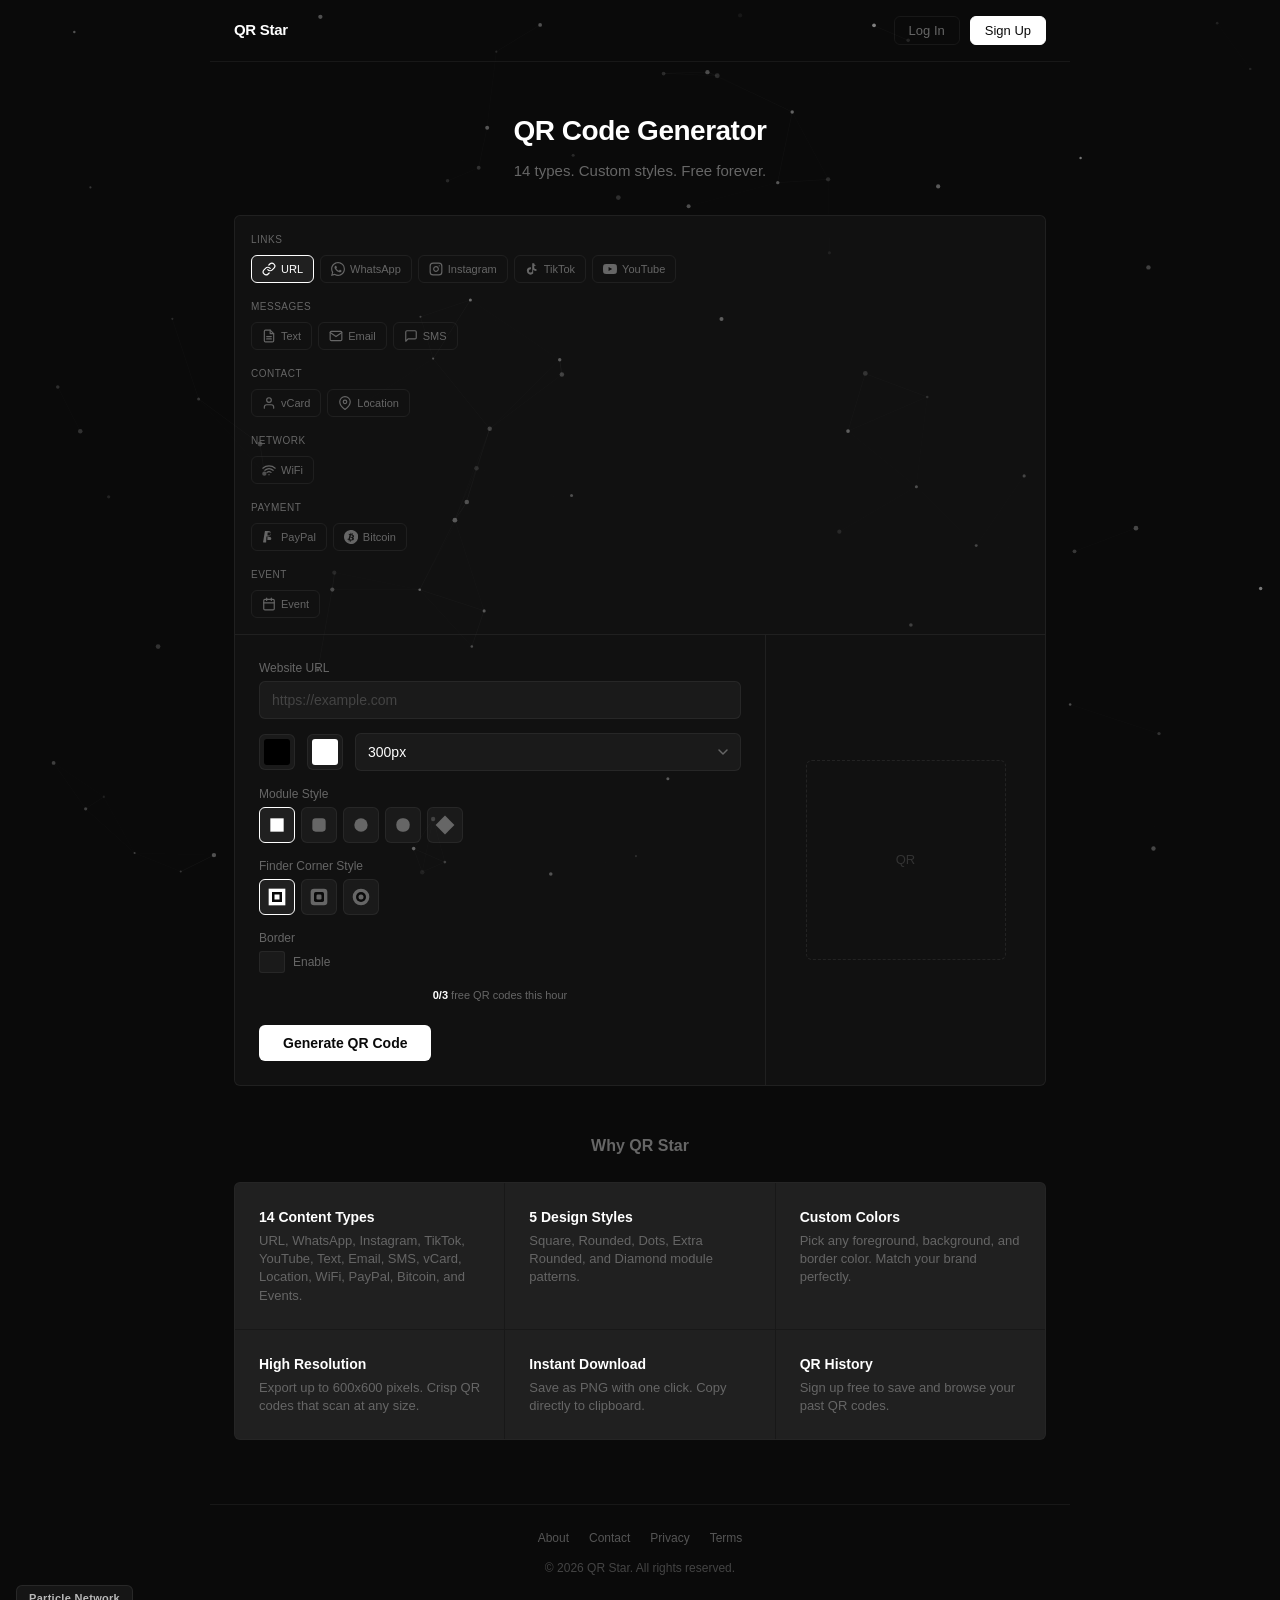
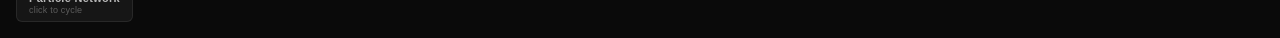
==== index.html @ 41d135ea "Initial release: QR Star - free QR code generator with 14 types, custom styles, and instant download" ====
<!DOCTYPE html>
<html lang="en">
<head>
  <meta charset="UTF-8">
  <meta name="viewport" content="width=device-width, initial-scale=1.0">
  <title>QR Star — Free QR Code Generator</title>
  <meta name="description" content="Free QR code generator with 14 types, custom styles, and instant download. Create QR codes for URLs, WhatsApp, WiFi, vCard, payments, and more.">
  <meta property="og:title" content="QR Star — Free QR Code Generator">
  <meta property="og:description" content="Free QR code generator with 14 types, custom styles, and instant download.">
  <meta property="og:type" content="website">
  <meta name="robots" content="index, follow">
  <link rel="canonical" href="./">
  <script type="application/ld+json">
  {
    "@context": "https://schema.org",
    "@type": "WebApplication",
    "name": "QR Star",
    "applicationCategory": "UtilityApplication",
    "operatingSystem": "Web",
    "description": "Free QR code generator with custom styles, 14 content types, and instant PNG download.",
    "offers": { "@type": "Offer", "price": "0", "priceCurrency": "USD" }
  }
  </script>
  <link rel="stylesheet" href="css/style.css">
</head>
<body>

  <canvas id="bg-canvas"></canvas>

  <!-- NAV -->
  <nav>
    <a href="#" class="nav-logo">QR Star</a>
    <div class="nav-right">
      <div id="nav-guest" class="nav-user">
        <button class="nav-btn" onclick="openModal('login')">Log In</button>
        <button class="nav-btn primary" onclick="openModal('signup')">Sign Up</button>
      </div>
      <div id="nav-user" class="nav-user" style="display:none">
        <button class="nav-btn" onclick="toggleHistory()">History</button>
        <button class="nav-btn" onclick="openSettings()">Settings</button>
        <div class="nav-avatar" id="nav-avatar"></div>
        <span class="nav-name" id="nav-name"></span>
        <button class="nav-btn" onclick="logout()">Logout</button>
      </div>
    </div>
  </nav>

  <!-- HERO -->
  <section class="hero">
    <h1>QR Code Generator</h1>
    <p>14 types. Custom styles. Free forever.</p>
  </section>

  <div class="ad-slot ad-slot-hero"></div>

  <!-- MAIN CARD -->
  <main class="main-card">
    <div class="card-inner">

      <!-- TYPE GRID -->
      <div class="type-grid" id="typeGrid">
        <span class="type-category">Links</span>
        <button class="type-card active" data-type="url" onclick="switchType('url')">
          <svg viewBox="0 0 24 24" fill="none" stroke="currentColor" stroke-width="2" stroke-linecap="round" stroke-linejoin="round"><path d="M10 13a5 5 0 0 0 7.54.54l3-3a5 5 0 0 0-7.07-7.07l-1.72 1.71"/><path d="M14 11a5 5 0 0 0-7.54-.54l-3 3a5 5 0 0 0 7.07 7.07l1.71-1.71"/></svg>
          URL
        </button>
        <button class="type-card" data-type="whatsapp" onclick="switchType('whatsapp')">
          <svg viewBox="0 0 24 24" fill="currentColor"><path d="M17.472 14.382c-.297-.149-1.758-.867-2.03-.967-.273-.099-.471-.148-.67.15-.197.297-.767.966-.94 1.164-.173.199-.347.223-.644.075-.297-.15-1.255-.463-2.39-1.475-.883-.788-1.48-1.761-1.653-2.059-.173-.297-.018-.458.13-.606.134-.133.298-.347.446-.52.149-.174.198-.298.298-.497.099-.198.05-.371-.025-.52-.075-.149-.669-1.612-.916-2.207-.242-.579-.487-.5-.669-.51-.173-.008-.371-.01-.57-.01-.198 0-.52.074-.792.372-.272.297-1.04 1.016-1.04 2.479 0 1.462 1.065 2.875 1.213 3.074.149.198 2.096 3.2 5.077 4.487.709.306 1.262.489 1.694.625.712.227 1.36.195 1.871.118.571-.085 1.758-.719 2.006-1.413.248-.694.248-1.289.173-1.413-.074-.124-.272-.198-.57-.347m-5.421 7.403h-.004a9.87 9.87 0 01-5.031-1.378l-.361-.214-3.741.982.998-3.648-.235-.374a9.86 9.86 0 01-1.51-5.26c.001-5.45 4.436-9.884 9.888-9.884 2.64 0 5.122 1.03 6.988 2.898a9.825 9.825 0 012.893 6.994c-.003 5.45-4.437 9.884-9.885 9.884m8.413-18.297A11.815 11.815 0 0012.05 0C5.495 0 .16 5.335.157 11.892c0 2.096.547 4.142 1.588 5.945L.057 24l6.305-1.654a11.882 11.882 0 005.683 1.448h.005c6.554 0 11.89-5.335 11.893-11.893a11.821 11.821 0 00-3.48-8.413z"/></svg>
          WhatsApp
        </button>
        <button class="type-card" data-type="instagram" onclick="switchType('instagram')">
          <svg viewBox="0 0 24 24" fill="none" stroke="currentColor" stroke-width="2" stroke-linecap="round" stroke-linejoin="round"><rect x="2" y="2" width="20" height="20" rx="5" ry="5"/><path d="M16 11.37A4 4 0 1 1 12.63 8 4 4 0 0 1 16 11.37z"/><line x1="17.5" y1="6.5" x2="17.51" y2="6.5"/></svg>
          Instagram
        </button>
        <button class="type-card" data-type="tiktok" onclick="switchType('tiktok')">
          <svg viewBox="0 0 24 24" fill="currentColor"><path d="M19.59 6.69a4.83 4.83 0 01-3.77-4.25V2h-3.45v13.67a2.89 2.89 0 01-2.88 2.5 2.89 2.89 0 01-2.89-2.89 2.89 2.89 0 012.89-2.89c.28 0 .54.04.79.1v-3.5a6.37 6.37 0 00-.79-.05A6.34 6.34 0 003.15 15.2a6.34 6.34 0 0010.86 4.48V13.2a8.16 8.16 0 005.58 2.17V12a4.83 4.83 0 01-3.77-1.5V6.69h3.77z"/></svg>
          TikTok
        </button>
        <button class="type-card" data-type="youtube" onclick="switchType('youtube')">
          <svg viewBox="0 0 24 24" fill="currentColor"><path d="M23.498 6.186a3.016 3.016 0 0 0-2.122-2.136C19.505 3.545 12 3.545 12 3.545s-7.505 0-9.377.505A3.017 3.017 0 0 0 .502 6.186C0 8.07 0 12 0 12s0 3.93.502 5.814a3.016 3.016 0 0 0 2.122 2.136c1.871.505 9.376.505 9.376.505s7.505 0 9.377-.505a3.015 3.015 0 0 0 2.122-2.136C24 15.93 24 12 24 12s0-3.93-.502-5.814zM9.545 15.568V8.432L15.818 12l-6.273 3.568z"/></svg>
          YouTube
        </button>

        <span class="type-category">Messages</span>
        <button class="type-card" data-type="text" onclick="switchType('text')">
          <svg viewBox="0 0 24 24" fill="none" stroke="currentColor" stroke-width="2" stroke-linecap="round" stroke-linejoin="round"><path d="M14 2H6a2 2 0 0 0-2 2v16a2 2 0 0 0 2 2h12a2 2 0 0 0 2-2V8z"/><polyline points="14 2 14 8 20 8"/><line x1="16" y1="13" x2="8" y2="13"/><line x1="16" y1="17" x2="8" y2="17"/></svg>
          Text
        </button>
        <button class="type-card" data-type="email" onclick="switchType('email')">
          <svg viewBox="0 0 24 24" fill="none" stroke="currentColor" stroke-width="2" stroke-linecap="round" stroke-linejoin="round"><path d="M4 4h16c1.1 0 2 .9 2 2v12c0 1.1-.9 2-2 2H4c-1.1 0-2-.9-2-2V6c0-1.1.9-2 2-2z"/><polyline points="22,6 12,13 2,6"/></svg>
          Email
        </button>
        <button class="type-card" data-type="sms" onclick="switchType('sms')">
          <svg viewBox="0 0 24 24" fill="none" stroke="currentColor" stroke-width="2" stroke-linecap="round" stroke-linejoin="round"><path d="M21 15a2 2 0 0 1-2 2H7l-4 4V5a2 2 0 0 1 2-2h14a2 2 0 0 1 2 2z"/></svg>
          SMS
        </button>

        <span class="type-category">Contact</span>
        <button class="type-card" data-type="vcard" onclick="switchType('vcard')">
          <svg viewBox="0 0 24 24" fill="none" stroke="currentColor" stroke-width="2" stroke-linecap="round" stroke-linejoin="round"><path d="M20 21v-2a4 4 0 0 0-4-4H8a4 4 0 0 0-4 4v2"/><circle cx="12" cy="7" r="4"/></svg>
          vCard
        </button>
        <button class="type-card" data-type="location" onclick="switchType('location')">
          <svg viewBox="0 0 24 24" fill="none" stroke="currentColor" stroke-width="2" stroke-linecap="round" stroke-linejoin="round"><path d="M21 10c0 7-9 13-9 13s-9-6-9-13a9 9 0 0 1 18 0z"/><circle cx="12" cy="10" r="3"/></svg>
          Location
        </button>

        <span class="type-category">Network</span>
        <button class="type-card" data-type="wifi" onclick="switchType('wifi')">
          <svg viewBox="0 0 24 24" fill="none" stroke="currentColor" stroke-width="2" stroke-linecap="round" stroke-linejoin="round"><path d="M5 12.55a11 11 0 0 1 14.08 0"/><path d="M1.42 9a16 16 0 0 1 21.16 0"/><path d="M8.53 16.11a6 6 0 0 1 6.95 0"/><line x1="12" y1="20" x2="12.01" y2="20"/></svg>
          WiFi
        </button>

        <span class="type-category">Payment</span>
        <button class="type-card" data-type="paypal" onclick="switchType('paypal')">
          <svg viewBox="0 0 24 24" fill="currentColor"><path d="M7.076 21.337H2.47a.641.641 0 0 1-.633-.74L4.944 2.1A.77.77 0 0 1 5.704 1.5h4.953c1.622 0 2.789.426 3.46 1.262.655.817.975 1.87.975 3.188 0 .942-.22 1.838-.67 2.677-.442.827-1.124 1.474-2.053 1.96-.858.449-1.872.676-3.072.676H7.526L7.076 21.337zM9.37 9.494h3.498c.882 0 1.532-.192 1.97-.588.438-.396.655-1.005.655-1.842 0-.903-.26-1.563-.793-1.998-.513-.42-1.224-.627-2.152-.627H9.736L9.37 9.494zm-.206 7.696h3.774c.96 0 1.689-.216 2.206-.66.517-.445.772-1.088.772-1.945 0-.768-.234-1.373-.714-1.837-.48-.464-1.154-.692-2.04-.692H9.37l-.206 5.134z"/></svg>
          PayPal
        </button>
        <button class="type-card" data-type="bitcoin" onclick="switchType('bitcoin')">
          <svg viewBox="0 0 24 24" fill="currentColor"><path d="M23.638 14.904c-1.602 6.43-8.113 10.34-14.542 8.738-6.43-1.603-10.34-8.113-8.738-14.543C.966 2.671 9.074-1.24 15.5 0.364c6.43 1.604 10.34 8.113 8.738 14.542zm-6.43-3.89c.24-1.59-.974-2.45-2.64-3.02l.54-2.153-1.315-.33-.525 2.107c-.343-.086-.693-.167-1.04-.25l.53-2.127-1.32-.33-.54 2.165c-.286-.065-.566-.13-.842-.193l.001-.006-1.812-.45-.35 1.407s.975.22.955.234c.53.133.626.485.61.766l-.61 2.452c.037.009.084.024.135.045l-.136-.035-.856 3.43c-.064.16-.23.404-.599.312.013.02-.956-.238-.956-.238l-.655 1.506 1.707.425.93.233-.55 2.21 1.315.33.54-2.17c.356.094.703.18 1.046.264l-.54 2.16 1.32.33.55-2.206c2.274.43 3.996.26 4.722-1.815.586-1.667-.04-2.63-1.23-3.26.88-.207 1.543-.786 1.716-1.997zm-3.01 4.21c-.407 1.63-3.204.75-4.103.53l.732-2.94c.9.225 3.81.67 3.37 2.41zm.41-4.23c-.37 1.485-2.7.73-3.45.544l.66-2.65c.75.186 3.204.53 2.79 2.106z"/></svg>
          Bitcoin
        </button>

        <span class="type-category">Event</span>
        <button class="type-card" data-type="event" onclick="switchType('event')">
          <svg viewBox="0 0 24 24" fill="none" stroke="currentColor" stroke-width="2" stroke-linecap="round" stroke-linejoin="round"><rect x="3" y="4" width="18" height="18" rx="2" ry="2"/><line x1="16" y1="2" x2="16" y2="6"/><line x1="8" y1="2" x2="8" y2="6"/><line x1="3" y1="10" x2="21" y2="10"/></svg>
          Event
        </button>
      </div>

      <!-- GENERATOR BODY -->
      <div class="card-body">
        <div class="form-panel">

          <!-- URL -->
          <div class="qr-form active" id="form-url">
            <div class="form-group"><label>Website URL</label><input type="url" id="f-url" placeholder="https://example.com"></div>
          </div>

          <!-- WhatsApp -->
          <div class="qr-form" id="form-whatsapp">
            <div class="form-group"><label>Phone Number (with country code)</label><input type="tel" id="f-wa-phone" placeholder="+1234567890"></div>
            <div class="form-group"><label>Message (optional)</label><textarea id="f-wa-msg" placeholder="Hello!"></textarea></div>
          </div>

          <!-- Instagram -->
          <div class="qr-form" id="form-instagram">
            <div class="form-group"><label>Username</label><input type="text" id="f-ig-user" placeholder="username"></div>
          </div>

          <!-- TikTok -->
          <div class="qr-form" id="form-tiktok">
            <div class="form-group"><label>Username</label><input type="text" id="f-tt-user" placeholder="username"></div>
          </div>

          <!-- YouTube -->
          <div class="qr-form" id="form-youtube">
            <div class="form-group"><label>Channel or Video URL</label><input type="url" id="f-yt-url" placeholder="https://youtube.com/@channel"></div>
          </div>

          <!-- Text -->
          <div class="qr-form" id="form-text">
            <div class="form-group"><label>Text Content</label><textarea id="f-text" placeholder="Enter your text here"></textarea></div>
          </div>

          <!-- Email -->
          <div class="qr-form" id="form-email">
            <div class="form-group"><label>To</label><input type="email" id="f-em-to" placeholder="recipient@example.com"></div>
            <div class="form-group"><label>Subject</label><input type="text" id="f-em-subj" placeholder="Subject"></div>
            <div class="form-group"><label>Body</label><textarea id="f-em-body" placeholder="Message body"></textarea></div>
          </div>

          <!-- SMS -->
          <div class="qr-form" id="form-sms">
            <div class="form-group"><label>Phone Number</label><input type="tel" id="f-sms-to" placeholder="+1234567890"></div>
            <div class="form-group"><label>Message</label><textarea id="f-sms-body" placeholder="Your message"></textarea></div>
          </div>

          <!-- vCard -->
          <div class="qr-form" id="form-vcard">
            <div class="form-group"><label>Full Name</label><input type="text" id="f-vc-name" placeholder="John Doe"></div>
            <div class="form-group"><label>Phone</label><input type="tel" id="f-vc-phone" placeholder="+1234567890"></div>
            <div class="form-group"><label>Email</label><input type="email" id="f-vc-email" placeholder="john@example.com"></div>
            <div class="form-group"><label>Organization</label><input type="text" id="f-vc-org" placeholder="Company Inc."></div>
            <div class="form-group"><label>Address</label><input type="text" id="f-vc-addr" placeholder="123 Main St, City"></div>
            <div class="form-group"><label>Website</label><input type="url" id="f-vc-web" placeholder="https://example.com"></div>
          </div>

          <!-- Location -->
          <div class="qr-form" id="form-location">
            <div class="form-group"><label>Address</label><input type="text" id="f-loc-addr" placeholder="123 Main St, New York, NY"></div>
            <div class="form-group"><label>Or Coordinates</label><input type="text" id="f-loc-coords" placeholder="40.7128, -74.0060"></div>
          </div>

          <!-- WiFi -->
          <div class="qr-form" id="form-wifi">
            <div class="form-group"><label>Network Name (SSID)</label><input type="text" id="f-wifi-ssid" placeholder="MyNetwork"></div>
            <div class="form-group"><label>Password</label><input type="text" id="f-wifi-pass" placeholder="Password"></div>
            <div class="form-group"><label>Encryption</label>
              <select id="f-wifi-enc">
                <option value="WPA">WPA/WPA2</option>
                <option value="WEP">WEP</option>
                <option value="nopass">None</option>
              </select>
            </div>
          </div>

          <!-- PayPal -->
          <div class="qr-form" id="form-paypal">
            <div class="form-group"><label>PayPal Username</label><input type="text" id="f-pp-user" placeholder="yourusername"></div>
            <div class="form-group"><label>Amount (optional)</label><input type="number" id="f-pp-amount" placeholder="10.00" step="0.01" min="0"></div>
          </div>

          <!-- Bitcoin -->
          <div class="qr-form" id="form-bitcoin">
            <div class="form-group"><label>Bitcoin Address</label><input type="text" id="f-btc-addr" placeholder="bc1q..."></div>
            <div class="form-group"><label>Amount in BTC (optional)</label><input type="number" id="f-btc-amount" placeholder="0.001" step="0.00000001" min="0"></div>
          </div>

          <!-- Event -->
          <div class="qr-form" id="form-event">
            <div class="form-group"><label>Event Title</label><input type="text" id="f-ev-title" placeholder="Birthday Party"></div>
            <div class="form-group"><label>Start</label><input type="datetime-local" id="f-ev-start"></div>
            <div class="form-group"><label>End</label><input type="datetime-local" id="f-ev-end"></div>
            <div class="form-group"><label>Location</label><input type="text" id="f-ev-loc" placeholder="123 Main St"></div>
            <div class="form-group"><label>Description</label><textarea id="f-ev-desc" placeholder="Event details"></textarea></div>
          </div>

          <!-- COMMON: COLORS + SIZE -->
          <div class="color-row">
            <div class="color-pick"><input type="color" id="fg-color" value="#000000" title="Foreground"></div>
            <div class="color-pick"><input type="color" id="bg-color" value="#ffffff" title="Background"></div>
            <div class="size-select">
              <select id="qr-size">
                <option value="200">200px</option>
                <option value="300" selected>300px</option>
                <option value="400">400px</option>
                <option value="600">600px</option>
              </select>
            </div>
          </div>

          <!-- DESIGN: MODULE STYLE -->
          <div class="form-group">
            <label>Module Style</label>
            <div class="style-options" id="moduleStyles">
              <button class="style-opt active" data-style="square" onclick="setModuleStyle('square')" title="Square">
                <svg viewBox="0 0 24 24"><rect x="4" y="4" width="16" height="16" fill="currentColor"/></svg>
              </button>
              <button class="style-opt" data-style="rounded" onclick="setModuleStyle('rounded')" title="Rounded">
                <svg viewBox="0 0 24 24"><rect x="4" y="4" width="16" height="16" rx="4" fill="currentColor"/></svg>
              </button>
              <button class="style-opt" data-style="dots" onclick="setModuleStyle('dots')" title="Dots">
                <svg viewBox="0 0 24 24"><circle cx="12" cy="12" r="8" fill="currentColor"/></svg>
              </button>
              <button class="style-opt" data-style="extra-rounded" onclick="setModuleStyle('extra-rounded')" title="Extra Rounded">
                <svg viewBox="0 0 24 24"><rect x="4" y="4" width="16" height="16" rx="7" fill="currentColor"/></svg>
              </button>
              <button class="style-opt" data-style="diamond" onclick="setModuleStyle('diamond')" title="Diamond">
                <svg viewBox="0 0 24 24"><rect x="4" y="4" width="16" height="16" fill="currentColor" transform="rotate(45 12 12)"/></svg>
              </button>
            </div>
          </div>

          <!-- DESIGN: CORNER STYLE -->
          <div class="form-group">
            <label>Finder Corner Style</label>
            <div class="style-options" id="cornerStyles">
              <button class="style-opt active" data-style="square" onclick="setCornerStyle('square')" title="Square">
                <svg viewBox="0 0 24 24"><rect x="2" y="2" width="20" height="20" fill="currentColor"/><rect x="6" y="6" width="12" height="12" fill="var(--bg)"/><rect x="9" y="9" width="6" height="6" fill="currentColor"/></svg>
              </button>
              <button class="style-opt" data-style="rounded" onclick="setCornerStyle('rounded')" title="Rounded">
                <svg viewBox="0 0 24 24"><rect x="2" y="2" width="20" height="20" rx="4" fill="currentColor"/><rect x="6" y="6" width="12" height="12" rx="2" fill="var(--bg)"/><rect x="9" y="9" width="6" height="6" rx="1.5" fill="currentColor"/></svg>
              </button>
              <button class="style-opt" data-style="dot" onclick="setCornerStyle('dot')" title="Dot">
                <svg viewBox="0 0 24 24"><circle cx="12" cy="12" r="10" fill="currentColor"/><circle cx="12" cy="12" r="6" fill="var(--bg)"/><circle cx="12" cy="12" r="3" fill="currentColor"/></svg>
              </button>
            </div>
          </div>

          <!-- BORDER -->
          <div class="form-group">
            <label>Border</label>
            <div class="outline-row">
              <label class="outline-toggle">
                <input type="checkbox" id="outline-toggle" onchange="toggleOutline()">
                Enable
              </label>
              <div class="color-pick" id="outline-color-wrap" style="display:none">
                <input type="color" id="outline-color" value="#000000" title="Border Color">
              </div>
            </div>
          </div>
          <div class="form-group" id="border-thickness-wrap" style="display:none">
            <label>Thickness <span id="thickness-val">10px</span></label>
            <input type="range" id="border-thickness" min="1" max="50" value="10" oninput="updateThickness()">
          </div>
          <div class="form-group" id="border-style-wrap" style="display:none">
            <label>Border Style</label>
            <div class="style-options" id="borderStyles">
              <button class="style-opt active" data-style="sharp" onclick="setBorderStyle('sharp')" title="Sharp">
                <svg viewBox="0 0 24 24"><rect x="2" y="2" width="20" height="20" fill="none" stroke="currentColor" stroke-width="2"/></svg>
              </button>
              <button class="style-opt" data-style="soft" onclick="setBorderStyle('soft')" title="Soft">
                <svg viewBox="0 0 24 24"><rect x="2" y="2" width="20" height="20" rx="3" fill="none" stroke="currentColor" stroke-width="2"/></svg>
              </button>
              <button class="style-opt" data-style="rounded" onclick="setBorderStyle('rounded')" title="Rounded">
                <svg viewBox="0 0 24 24"><rect x="2" y="2" width="20" height="20" rx="6" fill="none" stroke="currentColor" stroke-width="2"/></svg>
              </button>
            </div>
          </div>

          <!-- USAGE COUNTER -->
          <div class="usage-counter" id="usage-counter" style="display:none">
            <span id="usage-text"></span>
          </div>

          <div class="action-row">
            <button class="btn-generate" onclick="generateQR()">Generate QR Code</button>
            <button class="btn-download" id="btn-dl" onclick="downloadQR()" style="display:none">Download PNG</button>
            <button class="btn-copy" id="btn-cp" onclick="copyQR()" style="display:none">Copy</button>
          </div>
        </div>

        <!-- PREVIEW -->
        <div class="preview-panel">
          <div class="preview-placeholder" id="preview-placeholder">QR</div>
          <div class="preview-canvas-wrap" id="preview-wrap">
            <canvas id="qr-canvas"></canvas>
          </div>
        </div>
      </div>
    </div>
  </main>

  <!-- USAGE BANNER (for anonymous users) -->
  <div class="usage-banner" id="usage-banner" style="display:none">
    <div class="usage-banner-inner">
      <span id="banner-text"></span>
      <a onclick="openModal('signup')">Sign up free for unlimited &#8594;</a>
    </div>
  </div>

  <!-- FEATURES -->
  <section class="features">
    <h2>Why QR Star</h2>
    <div class="features-grid">
      <div class="feature-item"><h3>14 Content Types</h3><p>URL, WhatsApp, Instagram, TikTok, YouTube, Text, Email, SMS, vCard, Location, WiFi, PayPal, Bitcoin, and Events.</p></div>
      <div class="feature-item"><h3>5 Design Styles</h3><p>Square, Rounded, Dots, Extra Rounded, and Diamond module patterns.</p></div>
      <div class="feature-item"><h3>Custom Colors</h3><p>Pick any foreground, background, and border color. Match your brand perfectly.</p></div>
      <div class="feature-item"><h3>High Resolution</h3><p>Export up to 600x600 pixels. Crisp QR codes that scan at any size.</p></div>
      <div class="feature-item"><h3>Instant Download</h3><p>Save as PNG with one click. Copy directly to clipboard.</p></div>
      <div class="feature-item"><h3>QR History</h3><p>Sign up free to save and browse your past QR codes.</p></div>
    </div>
  </section>

  <div class="ad-slot ad-slot-footer"></div>

  <footer>
    <div class="footer-links">
      <a href="about.html">About</a>
      <a href="contact.html">Contact</a>
      <a href="privacy.html">Privacy</a>
      <a href="terms.html">Terms</a>
    </div>
    &copy; 2026 QR Star. All rights reserved.
  </footer>

  <!-- SIGNUP MODAL -->
  <div class="modal-overlay" id="modal-signup">
    <div class="modal">
      <h2>Create Account</h2>
      <div class="form-group"><label>Name</label><input type="text" id="signup-name" placeholder="Your name"></div>
      <div class="form-group"><label>Email</label><input type="email" id="signup-email" placeholder="you@example.com"></div>
      <div class="form-group"><label>Password</label><input type="password" id="signup-pass" placeholder="Password (min 6 chars)"></div>
      <div class="form-group">
        <label>How did you find us?</label>
        <select id="signup-source">
          <option value="">Select...</option>
          <option value="google">Google Search</option>
          <option value="social">Social Media</option>
          <option value="friend">Friend / Colleague</option>
          <option value="blog">Blog / Article</option>
          <option value="other">Other</option>
        </select>
      </div>
      <div class="form-group">
        <label class="outline-toggle">
          <input type="checkbox" id="signup-newsletter" checked>
          Send me QR tips &amp; product updates
        </label>
      </div>
      <div class="modal-actions">
        <button class="btn-generate" onclick="doSignup()">Sign Up</button>
        <button class="modal-close" onclick="closeModals()">Cancel</button>
      </div>
      <div class="modal-switch">Already have an account? <a onclick="openModal('login')">Log In</a></div>
    </div>
  </div>

  <!-- LOGIN MODAL -->
  <div class="modal-overlay" id="modal-login">
    <div class="modal">
      <h2>Log In</h2>
      <div class="form-group"><label>Email</label><input type="email" id="login-email" placeholder="you@example.com"></div>
      <div class="form-group"><label>Password</label><input type="password" id="login-pass" placeholder="Password"></div>
      <div class="modal-actions">
        <button class="btn-generate" onclick="doLogin()">Log In</button>
        <button class="modal-close" onclick="closeModals()">Cancel</button>
      </div>
      <div class="modal-switch">Don't have an account? <a onclick="openModal('signup')">Sign Up</a></div>
    </div>
  </div>

  <!-- RATE LIMIT MODAL -->
  <div class="modal-overlay" id="modal-ratelimit">
    <div class="modal modal-rate-limit">
      <div class="modal-icon">&#9889;</div>
      <h2>Free Limit Reached</h2>
      <p>You've used all 3 free QR codes this hour.</p>
      <div class="rate-limit-features">
        <div class="rl-feature"><span>&#10003;</span> Unlimited QR codes</div>
        <div class="rl-feature"><span>&#10003;</span> Save your generation history</div>
        <div class="rl-feature"><span>&#10003;</span> No ads for signed-up users</div>
        <div class="rl-feature"><span>&#10003;</span> Export your data anytime</div>
      </div>
      <div class="modal-actions">
        <button class="btn-generate" onclick="closeModals(); openModal('signup');">Sign Up Free</button>
        <button class="modal-close" onclick="closeModals()">Maybe Later</button>
      </div>
    </div>
  </div>

  <!-- HISTORY PANEL -->
  <div class="history-backdrop" id="hist-backdrop" onclick="toggleHistory()"></div>
  <div class="history-panel" id="hist-panel">
    <div class="history-header">
      <h3>History</h3>
      <button class="history-close" onclick="toggleHistory()">&times;</button>
    </div>
    <div class="history-list" id="hist-list"></div>
  </div>

  <div class="toast-container" id="toast-container"></div>

  <!-- SETTINGS MODAL -->
  <div class="modal-overlay" id="modal-settings">
    <div class="modal">
      <h2>Account Settings</h2>
      <div id="settings-info">
        <div class="form-group"><label>Name</label><input type="text" id="settings-name" readonly></div>
        <div class="form-group"><label>Email</label><input type="email" id="settings-email" readonly></div>
      </div>
      <div class="settings-section">
        <h4>Data Management</h4>
        <div class="settings-actions">
          <button class="btn-secondary" onclick="exportData()">Export My Data</button>
          <button class="btn-danger" onclick="confirmDeleteAccount()">Delete Account</button>
        </div>
        <p style="font-size:11px; color:#555; margin-top:10px;">Export downloads a JSON file with your account info and QR history. Deletion is permanent and cannot be undone.</p>
      </div>
      <div class="modal-actions" style="margin-top:20px">
        <button class="modal-close" onclick="closeModals()">Close</button>
      </div>
    </div>
  </div>

  <script src="js/qrcode.min.js"></script>
  <script src="js/backgrounds.js"></script>
  <script>
  var currentType = 'url';
  var currentUser = null;
  var moduleStyle = 'square';
  var cornerStyle = 'square';
  var borderStyle = 'sharp';
  var qrGenerated = false;

  // --- RATE LIMITING ---
  function getGenTimestamps() { try { return JSON.parse(localStorage.getItem('qrc-gen-ts')) || []; } catch(e) { return []; } }
  function cleanOldTimestamps(ts) {
    var now = Date.now(), hour = 3600000, fresh = [];
    for (var i = 0; i < ts.length; i++) { if (now - ts[i] < hour) fresh.push(ts[i]); }
    return fresh;
  }
  function checkRateLimit() {
    if (currentUser) return true;
    var ts = cleanOldTimestamps(getGenTimestamps());
    localStorage.setItem('qrc-gen-ts', JSON.stringify(ts));
    updateUsageCounter(ts.length);
    if (ts.length >= 3) { openModal('ratelimit'); return false; }
    return true;
  }
  function recordGeneration() {
    if (currentUser) return;
    var ts = getGenTimestamps(); ts.push(Date.now());
    ts = cleanOldTimestamps(ts);
    localStorage.setItem('qrc-gen-ts', JSON.stringify(ts));
    updateUsageCounter(ts.length);
  }
  function updateUsageCounter(count) {
    var el = document.getElementById('usage-counter'), txt = document.getElementById('usage-text');
    var banner = document.getElementById('usage-banner'), bannerTxt = document.getElementById('banner-text');
    if (currentUser) {
      el.style.display = 'none';
      banner.style.display = 'none';
      return;
    }
    var remaining = 3 - count;
    el.style.display = '';
    txt.innerHTML = '<strong>' + count + '/3</strong> free QR codes this hour';
    if (remaining > 0 && count > 0) {
      banner.style.display = '';
      bannerTxt.innerHTML = '<strong>' + remaining + ' free QR code' + (remaining > 1 ? 's' : '') + ' left</strong> this hour — sign up for unlimited generation';
    } else if (remaining <= 0) {
      banner.style.display = '';
      bannerTxt.innerHTML = '<strong>Free limit reached</strong> — sign up for unlimited QR codes, history, and no ads';
    } else {
      banner.style.display = 'none';
    }
  }

  // --- ANALYTICS ---
  function trackEvent(type, data) {
    try {
      var log = JSON.parse(localStorage.getItem('qrc-analytics') || '[]');
      log.push({ type: type, data: data, time: Date.now() });
      if (log.length > 200) log = log.slice(-200);
      localStorage.setItem('qrc-analytics', JSON.stringify(log));
    } catch(e) {}
  }

  // --- AUTH ---
  function getUsers() { try { return JSON.parse(localStorage.getItem('qrc-users')) || {}; } catch(e) { return {}; } }
  function saveUsers(u) { localStorage.setItem('qrc-users', JSON.stringify(u)); }
  function hashStr(s) { var h = 0; for (var i = 0; i < s.length; i++) { h = ((h << 5) - h + s.charCodeAt(i)) | 0; } return 'h_' + Math.abs(h).toString(36); }
  function getSession() { try { return JSON.parse(localStorage.getItem('qrc-user')); } catch(e) { return null; } }
  function setSession(u) { if (u) localStorage.setItem('qrc-user', JSON.stringify(u)); else localStorage.removeItem('qrc-user'); }
  function updateNav() {
    currentUser = getSession();
    var g = document.getElementById('nav-guest'), u = document.getElementById('nav-user');
    if (currentUser) {
      g.style.display = 'none'; u.style.display = 'flex';
      document.getElementById('nav-avatar').textContent = currentUser.name.charAt(0).toUpperCase();
      document.getElementById('nav-name').textContent = currentUser.name;
    } else { g.style.display = 'flex'; u.style.display = 'none'; }
    updateUsageCounter(currentUser ? 0 : cleanOldTimestamps(getGenTimestamps()).length);
  }
  function doSignup() {
    var name = document.getElementById('signup-name').value.trim();
    var email = document.getElementById('signup-email').value.trim().toLowerCase();
    var pass = document.getElementById('signup-pass').value;
    var source = document.getElementById('signup-source').value;
    var newsletter = document.getElementById('signup-newsletter').checked;
    if (!name || !email || !pass) { toast('Fill in all fields'); return; }
    if (pass.length < 6) { toast('Password must be at least 6 characters'); return; }
    var users = getUsers();
    if (users[email]) { toast('Email already registered'); return; }
    users[email] = { name: name, pass: hashStr(pass), source: source || '', newsletter: newsletter, joined: Date.now() };
    saveUsers(users); setSession({ name: name, email: email });
    closeModals(); updateNav(); trackEvent('signup', { source: source }); toast('Account created');
  }
  function doLogin() {
    var email = document.getElementById('login-email').value.trim().toLowerCase();
    var pass = document.getElementById('login-pass').value;
    if (!email || !pass) { toast('Fill in all fields'); return; }
    var users = getUsers();
    if (!users[email] || users[email].pass !== hashStr(pass)) { toast('Invalid credentials'); return; }
    setSession({ name: users[email].name, email: email }); closeModals(); updateNav(); toast('Logged in');
  }
  function logout() { setSession(null); updateNav(); toast('Logged out'); }

  // --- MODALS ---
  function openModal(type) { closeModals(); var el = document.getElementById('modal-' + type); if (el) el.classList.add('open'); }
  function closeModals() { document.querySelectorAll('.modal-overlay').forEach(function(m) { m.classList.remove('open'); }); }
  document.addEventListener('click', function(e) { if (e.target.classList && e.target.classList.contains('modal-overlay')) e.target.classList.remove('open'); });
  document.addEventListener('keydown', function(e) { if (e.key === 'Escape') { closeModals(); var p = document.getElementById('hist-panel'); if (p.classList.contains('open')) toggleHistory(); } });

  // --- TYPE SWITCHING ---
  function switchType(type) {
    currentType = type;
    document.querySelectorAll('.type-card').forEach(function(c) { c.classList.toggle('active', c.getAttribute('data-type') === type); });
    document.querySelectorAll('.qr-form').forEach(function(f) { f.classList.remove('active'); });
    var form = document.getElementById('form-' + type);
    if (form) form.classList.add('active');
    livePreview();
  }

  // --- DESIGN STYLES ---
  function setModuleStyle(s) {
    moduleStyle = s;
    document.querySelectorAll('#moduleStyles .style-opt').forEach(function(b) { b.classList.toggle('active', b.getAttribute('data-style') === s); });
    livePreview();
  }
  function setCornerStyle(s) {
    cornerStyle = s;
    document.querySelectorAll('#cornerStyles .style-opt').forEach(function(b) { b.classList.toggle('active', b.getAttribute('data-style') === s); });
    livePreview();
  }

  // --- OUTLINE ---
  function toggleOutline() {
    var on = document.getElementById('outline-toggle').checked;
    document.getElementById('outline-color-wrap').style.display = on ? '' : 'none';
    document.getElementById('border-thickness-wrap').style.display = on ? '' : 'none';
    document.getElementById('border-style-wrap').style.display = on ? '' : 'none';
    livePreview();
  }
  function setBorderStyle(s) {
    borderStyle = s;
    document.querySelectorAll('#borderStyles .style-opt').forEach(function(b) { b.classList.toggle('active', b.getAttribute('data-style') === s); });
    livePreview();
  }
  function updateThickness() {
    document.getElementById('thickness-val').textContent = document.getElementById('border-thickness').value + 'px';
  }

  // --- LIVE PREVIEW (design changes only) ---
  function livePreview() {
    if (!qrGenerated) return;
    var size = parseInt(document.getElementById('qr-size').value, 10);
    var fg = document.getElementById('fg-color').value;
    var bg = document.getElementById('bg-color').value;
    var canvas = document.getElementById('qr-canvas');
    renderQRToCanvas(canvas, size, fg, bg);
  }

  // --- PAYLOAD BUILDERS ---
  function getPayload() {
    switch (currentType) {
      case 'url': return document.getElementById('f-url').value.trim();
      case 'whatsapp': {
        var ph = document.getElementById('f-wa-phone').value.trim();
        var msg = document.getElementById('f-wa-msg').value.trim();
        if (!ph) return '';
        return 'https://wa.me/' + ph.replace(/[^0-9]/g, '') + (msg ? '?text=' + encodeURIComponent(msg) : '');
      }
      case 'instagram': { var u = document.getElementById('f-ig-user').value.trim(); return u ? 'https://instagram.com/' + u.replace(/^@/, '') : ''; }
      case 'tiktok': { var u = document.getElementById('f-tt-user').value.trim(); return u ? 'https://tiktok.com/@' + u.replace(/^@/, '') : ''; }
      case 'youtube': return document.getElementById('f-yt-url').value.trim();
      case 'text': return document.getElementById('f-text').value.trim();
      case 'email': {
        var to = document.getElementById('f-em-to').value.trim();
        var sub = document.getElementById('f-em-subj').value.trim();
        var body = document.getElementById('f-em-body').value.trim();
        if (!to) return '';
        var em = 'mailto:' + to; var parts = [];
        if (sub) parts.push('subject=' + encodeURIComponent(sub));
        if (body) parts.push('body=' + encodeURIComponent(body));
        return parts.length ? em + '?' + parts.join('&') : em;
      }
      case 'sms': {
        var num = document.getElementById('f-sms-to').value.trim();
        var msg = document.getElementById('f-sms-body').value.trim();
        if (!num) return '';
        return 'sms:' + num + (msg ? '?body=' + encodeURIComponent(msg) : '');
      }
      case 'vcard': {
        var n = document.getElementById('f-vc-name').value.trim();
        var ph = document.getElementById('f-vc-phone').value.trim();
        var em = document.getElementById('f-vc-email').value.trim();
        var org = document.getElementById('f-vc-org').value.trim();
        var addr = document.getElementById('f-vc-addr').value.trim();
        var web = document.getElementById('f-vc-web').value.trim();
        if (!n) return '';
        var v = 'BEGIN:VCARD\nVERSION:3.0\nFN:' + n;
        if (ph) v += '\nTEL:' + ph;
        if (em) v += '\nEMAIL:' + em;
        if (org) v += '\nORG:' + org;
        if (addr) v += '\nADR:;;' + addr + ';;;';
        if (web) v += '\nURL:' + web;
        v += '\nEND:VCARD'; return v;
      }
      case 'location': {
        var addr = document.getElementById('f-loc-addr').value.trim();
        var coords = document.getElementById('f-loc-coords').value.trim();
        if (coords) {
          var parts = coords.split(',').map(function(s) { return s.trim(); });
          if (parts.length === 2 && !isNaN(parts[0]) && !isNaN(parts[1])) return 'https://maps.google.com/?q=' + parts[0] + ',' + parts[1];
        }
        if (addr) return 'https://maps.google.com/?q=' + encodeURIComponent(addr);
        return '';
      }
      case 'wifi': {
        var ssid = document.getElementById('f-wifi-ssid').value.trim();
        var pass = document.getElementById('f-wifi-pass').value;
        var enc = document.getElementById('f-wifi-enc').value;
        if (!ssid) return '';
        return 'WIFI:T:' + enc + ';S:' + ssid + ';P:' + pass + ';;';
      }
      case 'paypal': {
        var user = document.getElementById('f-pp-user').value.trim();
        var amt = document.getElementById('f-pp-amount').value;
        if (!user) return '';
        return 'https://paypal.me/' + user + (amt ? '/' + amt : '');
      }
      case 'bitcoin': {
        var addr = document.getElementById('f-btc-addr').value.trim();
        var amt = document.getElementById('f-btc-amount').value;
        if (!addr) return '';
        return 'bitcoin:' + addr + (amt ? '?amount=' + amt : '');
      }
      case 'event': {
        var title = document.getElementById('f-ev-title').value.trim();
        var start = document.getElementById('f-ev-start').value;
        var end = document.getElementById('f-ev-end').value;
        var loc = document.getElementById('f-ev-loc').value.trim();
        var desc = document.getElementById('f-ev-desc').value.trim();
        if (!title || !start) return '';
        function fmtDT(v) { return v ? v.replace(/[-:]/g, '').replace('T', 'T') + '00' : ''; }
        var ev = 'BEGIN:VEVENT\nSUMMARY:' + title;
        ev += '\nDTSTART:' + fmtDT(start);
        if (end) ev += '\nDTEND:' + fmtDT(end);
        if (loc) ev += '\nLOCATION:' + loc;
        if (desc) ev += '\nDESCRIPTION:' + desc;
        ev += '\nEND:VEVENT'; return ev;
      }
      default: return '';
    }
  }

  // --- QR RENDERING ENGINE ---
  function isFinderPattern(r, c, modCount) {
    if (r < 7 && c < 7) return true;
    if (r < 7 && c >= modCount - 7) return true;
    if (r >= modCount - 7 && c < 7) return true;
    return false;
  }

  function drawRoundedRect(ctx, x, y, w, h, r) {
    r = Math.min(r, w / 2, h / 2);
    ctx.beginPath();
    ctx.moveTo(x + r, y);
    ctx.lineTo(x + w - r, y);
    ctx.quadraticCurveTo(x + w, y, x + w, y + r);
    ctx.lineTo(x + w, y + h - r);
    ctx.quadraticCurveTo(x + w, y + h, x + w - r, y + h);
    ctx.lineTo(x + r, y + h);
    ctx.quadraticCurveTo(x, y + h, x, y + h - r);
    ctx.lineTo(x, y + r);
    ctx.quadraticCurveTo(x, y, x + r, y);
    ctx.closePath();
    ctx.fill();
  }

  function drawSingleModule(ctx, x, y, s, style) {
    var r, cx, cy;
    switch (style) {
      case 'rounded':
        r = s * 0.3;
        drawRoundedRect(ctx, x, y, s, s, r);
        break;
      case 'dots':
        cx = x + s / 2; cy = y + s / 2;
        ctx.beginPath(); ctx.arc(cx, cy, s * 0.45, 0, Math.PI * 2); ctx.fill();
        break;
      case 'extra-rounded':
        r = s * 0.6;
        drawRoundedRect(ctx, x, y, s, s, r);
        break;
      case 'diamond':
        cx = x + s / 2; cy = y + s / 2;
        ctx.save(); ctx.translate(cx, cy); ctx.rotate(Math.PI / 4);
        ctx.fillRect(-s * 0.35, -s * 0.35, s * 0.7, s * 0.7);
        ctx.restore();
        break;
      default:
        ctx.fillRect(x, y, s, s);
    }
  }

  function renderQRToCanvas(canvas, size, fg, bg) {
    var payload = getPayload();
    if (!payload) return false;

    var borderEnabled = document.getElementById('outline-toggle').checked;
    var borderColor = document.getElementById('outline-color').value;
    var borderWidth = borderEnabled ? parseInt(document.getElementById('border-thickness').value, 10) : 0;
    var qrArea = size - borderWidth * 2;

    canvas.width = size;
    canvas.height = size;
    var ctx = canvas.getContext('2d');

    ctx.clearRect(0, 0, size, size);

    if (borderEnabled && borderWidth > 0) {
      var bRad;
      switch (borderStyle) {
        case 'soft': bRad = borderWidth * 0.3; break;
        case 'rounded': bRad = borderWidth * 0.7; break;
        default: bRad = 0;
      }
      if (bRad > 0) {
        ctx.fillStyle = borderColor;
        drawRoundedRect(ctx, 0, 0, size, size, bRad);
        var innerRad = Math.max(0, bRad - borderWidth);
        ctx.fillStyle = bg;
        drawRoundedRect(ctx, borderWidth, borderWidth, qrArea, qrArea, innerRad);
      } else {
        ctx.fillStyle = borderColor;
        ctx.fillRect(0, 0, size, size);
        ctx.fillStyle = bg;
        ctx.fillRect(borderWidth, borderWidth, qrArea, qrArea);
      }
    } else {
      ctx.fillStyle = bg;
      ctx.fillRect(0, 0, size, size);
    }

    var qr = qrcode(0, 'M');
    qr.addData(payload);
    qr.make();
    var modCount = qr.getModuleCount();
    var modSize = Math.floor(qrArea / modCount);
    var offset = borderWidth + Math.floor((qrArea - modSize * modCount) / 2);

    ctx.fillStyle = bg;
    ctx.fillRect(offset, offset, modCount * modSize, modCount * modSize);

    // Pass 1: Draw all non-finder data modules
    for (var r = 0; r < modCount; r++) {
      for (var c = 0; c < modCount; c++) {
        if (isFinderPattern(r, c, modCount)) continue;
        if (qr.isDark(r, c)) {
          ctx.fillStyle = fg;
          drawSingleModule(ctx, offset + c * modSize, offset + r * modSize, modSize, moduleStyle);
        }
      }
    }

    // Pass 2: Draw finder patterns with white separator ring
    var finderAreas = [
      [0, 0],
      [0, modCount - 7],
      [modCount - 7, 0]
    ];

    for (var fi = 0; fi < finderAreas.length; fi++) {
      var sr = finderAreas[fi][0];
      var sc = finderAreas[fi][1];

      // Clear 1-cell white ring around finder pattern
      ctx.fillStyle = bg;
      for (var dr = -1; dr <= 7; dr++) {
        for (var dc = -1; dc <= 7; dc++) {
          if (dr >= 0 && dr <= 6 && dc >= 0 && dc <= 6) continue;
          var cr = sr + dr, cc = sc + dc;
          if (cr >= 0 && cr < modCount && cc >= 0 && cc < modCount && !isFinderPattern(cr, cc, modCount)) {
            ctx.fillRect(offset + cc * modSize, offset + cr * modSize, modSize, modSize);
          }
        }
      }

      // Draw the 7x7 finder pattern
      for (var dr = 0; dr < 7; dr++) {
        for (var dc = 0; dc < 7; dc++) {
          var isOuter = (dr === 0 || dr === 6 || dc === 0 || dc === 6);
          var isInner = (dr >= 2 && dr <= 4 && dc >= 2 && dc <= 4);
          var dark = isOuter || isInner;
          var x = offset + (sc + dc) * modSize;
          var y = offset + (sr + dr) * modSize;

          if (dark) {
            ctx.fillStyle = fg;
            if (cornerStyle === 'dot') {
              var cx = x + modSize / 2, cy = y + modSize / 2;
              ctx.beginPath(); ctx.arc(cx, cy, modSize * 0.45, 0, Math.PI * 2); ctx.fill();
            } else if (cornerStyle === 'rounded') {
              drawRoundedRect(ctx, x, y, modSize, modSize, modSize * 0.3);
            } else {
              ctx.fillRect(x, y, modSize + 0.5, modSize + 0.5);
            }
          }
        }
      }
    }

    return true;
  }

  // --- GENERATE ---
  function generateQR() {
    var payload = getPayload();
    if (!payload) { toast('Enter content first'); return; }
    if (!checkRateLimit()) return;

    var size = parseInt(document.getElementById('qr-size').value, 10);
    var fg = document.getElementById('fg-color').value;
    var bg = document.getElementById('bg-color').value;
    var canvas = document.getElementById('qr-canvas');
    if (!renderQRToCanvas(canvas, size, fg, bg)) return;

    qrGenerated = true;
    document.getElementById('preview-placeholder').style.display = 'none';
    document.getElementById('preview-wrap').style.display = 'block';
    document.getElementById('btn-dl').style.display = '';
    document.getElementById('btn-cp').style.display = '';

    recordGeneration();
    trackEvent('generate', { type: currentType, style: moduleStyle, size: size });

    if (currentUser) {
      saveHistory({ img: canvas.toDataURL('image/png'), text: payload.substring(0, 120), type: currentType, time: Date.now() });
    }
    toast('QR code generated');
  }

  // --- DOWNLOAD / COPY ---
  function downloadQR() {
    var canvas = document.getElementById('qr-canvas');
    var link = document.createElement('a');
    link.download = 'qr-star-' + currentType + '-' + Date.now() + '.png';
    link.href = canvas.toDataURL('image/png');
    link.click();
    trackEvent('download', { type: currentType });
    toast('Downloaded');
  }
  function copyQR() {
    var canvas = document.getElementById('qr-canvas');
    canvas.toBlob(function(blob) {
      if (navigator.clipboard && navigator.clipboard.write) {
        navigator.clipboard.write([new ClipboardItem({ 'image/png': blob })]).then(function() { toast('Copied to clipboard'); }, function() { toast('Copy failed'); });
      } else { toast('Clipboard API not available'); }
    }, 'image/png');
  }

  // --- HISTORY ---
  function getHistory() { if (!currentUser) return []; try { return JSON.parse(localStorage.getItem('qrc-hist-' + currentUser.email)) || []; } catch(e) { return []; } }
  function saveHistory(item) { if (!currentUser) return; var h = getHistory(); h.unshift(item); if (h.length > 50) h = h.slice(0, 50); localStorage.setItem('qrc-hist-' + currentUser.email, JSON.stringify(h)); }
  function renderHistory() {
    var list = document.getElementById('hist-list');
    if (!currentUser) {
      list.innerHTML = '<div class="history-empty">Sign in to view your QR code history.<br><br><button class="btn-generate" onclick="toggleHistory(); openModal(\'login\')" style="font-size:13px; padding:8px 18px;">Log In</button></div>';
      return;
    }
    var h = getHistory();
    if (!h.length) { list.innerHTML = '<div class="history-empty">No history yet. Generate a QR code to get started.</div>'; return; }
    var html = '';
    h.forEach(function(item) {
      var d = new Date(item.time);
      var timeStr = d.toLocaleDateString() + ' ' + d.toLocaleTimeString([], {hour:'2-digit', minute:'2-digit'});
      html += '<div class="history-item" onclick="loadHistoryItem(this)" data-img="' + item.img + '" data-type="' + item.type + '">'
        + '<img src="' + item.img + '" alt="QR">'
        + '<div class="history-item-info"><div class="text">' + escHtml(item.text) + '</div>'
        + '<div class="meta">' + item.type.toUpperCase() + ' &middot; ' + timeStr + '</div></div></div>';
    });
    list.innerHTML = html;
  }
  function loadHistoryItem(el) {
    var img = new Image();
    img.onload = function() {
      var canvas = document.getElementById('qr-canvas');
      canvas.width = img.naturalWidth; canvas.height = img.naturalHeight;
      canvas.getContext('2d').drawImage(img, 0, 0);
      document.getElementById('preview-placeholder').style.display = 'none';
      document.getElementById('preview-wrap').style.display = 'block';
      document.getElementById('btn-dl').style.display = '';
      document.getElementById('btn-cp').style.display = '';
    };
    img.src = el.getAttribute('data-img');
    toggleHistory(); toast('Loaded from history');
  }
  function toggleHistory() {
    var panel = document.getElementById('hist-panel'), backdrop = document.getElementById('hist-backdrop');
    var open = panel.classList.toggle('open'); backdrop.classList.toggle('open', open);
    if (open) renderHistory();
  }

  // --- TOAST ---
  function toast(msg) {
    var c = document.getElementById('toast-container'), t = document.createElement('div');
    t.className = 'toast'; t.textContent = msg; c.appendChild(t);
    setTimeout(function() { if (t.parentNode) t.parentNode.removeChild(t); }, 3000);
  }
  function escHtml(s) { var d = document.createElement('div'); d.textContent = s; return d.innerHTML; }

  // --- SETTINGS / ACCOUNT MANAGEMENT ---
  function openSettings() {
    if (!currentUser) return;
    document.getElementById('settings-name').value = currentUser.name;
    document.getElementById('settings-email').value = currentUser.email;
    openModal('settings');
  }
  function exportData() {
    if (!currentUser) return;
    var data = {
      account: { name: currentUser.name, email: currentUser.email },
      history: getHistory(),
      exportDate: new Date().toISOString()
    };
    var blob = new Blob([JSON.stringify(data, null, 2)], { type: 'application/json' });
    var link = document.createElement('a');
    link.download = 'qrstar-data-' + currentUser.email + '.json';
    link.href = URL.createObjectURL(blob);
    link.click();
    URL.revokeObjectURL(link.href);
    trackEvent('export_data', {});
    toast('Data exported');
  }
  function confirmDeleteAccount() {
    if (!currentUser) return;
    if (confirm('Delete your account and all data? This cannot be undone.')) {
      var users = getUsers();
      delete users[currentUser.email];
      saveUsers(users);
      localStorage.removeItem('qrc-hist-' + currentUser.email);
      setSession(null);
      closeModals();
      updateNav();
      qrGenerated = false;
      document.getElementById('preview-placeholder').style.display = '';
      document.getElementById('preview-wrap').style.display = 'none';
      document.getElementById('btn-dl').style.display = 'none';
      document.getElementById('btn-cp').style.display = 'none';
      trackEvent('delete_account', {});
      toast('Account deleted');
    }
  }

  // --- LIVE PREVIEW EVENT LISTENERS ---
  (function() {
    var designEls = ['fg-color', 'bg-color', 'qr-size', 'outline-color', 'border-thickness'];
    designEls.forEach(function(id) {
      var el = document.getElementById(id);
      if (el) {
        var evt = (el.type === 'range' || el.type === 'color') ? 'input' : 'change';
        el.addEventListener(evt, livePreview);
      }
    });
  })();

  updateNav();
  </script>
</body>
</html>
---- css/style.css ----
*, *::before, *::after { margin: 0; padding: 0; box-sizing: border-box; }

:root {
  --bg: #0a0a0a;
  --text: #ffffff;
  --text-secondary: #666666;
  --border: rgba(255,255,255,0.06);
  --card-bg: rgba(255,255,255,0.03);
  --hover-bg: rgba(255,255,255,0.06);
  --hover-border: rgba(255,255,255,0.15);
  --input-bg: rgba(255,255,255,0.04);
  --radius: 6px;
  --font: -apple-system, BlinkMacSystemFont, 'Segoe UI', Roboto, Oxygen, Ubuntu, Cantarell, sans-serif;
}

body {
  font-family: var(--font);
  background: var(--bg);
  color: var(--text);
  line-height: 1.5;
  min-height: 100vh;
  -webkit-font-smoothing: antialiased;
}

#bg-canvas {
  position: fixed; top: 0; left: 0; width: 100%; height: 100%;
  z-index: 0; pointer-events: none;
}

body > nav, body > .hero, body > .main-card, body > .features,
body > .ad-slot, body > footer, body > .toast-container, body > #bg-selector {
  position: relative; z-index: 1;
}

/* BACKGROUND SELECTOR */
#bg-selector { position: fixed; bottom: 16px; left: 16px; z-index: 500; }
#bg-selector-btn {
  background: rgba(255,255,255,0.05); border: 1px solid rgba(255,255,255,0.08);
  border-radius: 6px; padding: 6px 12px; cursor: pointer; text-align: left;
  transition: background 0.15s, border-color 0.15s; display: flex;
  flex-direction: column; gap: 1px;
}
#bg-selector-btn:hover { background: rgba(255,255,255,0.08); border-color: rgba(255,255,255,0.15); }
#bg-selector-label { font-size: 11px; font-weight: 600; color: rgba(255,255,255,0.7); font-family: var(--font); letter-spacing: 0.3px; }
.bg-selector-hint { font-size: 9px; color: rgba(255,255,255,0.3); font-family: var(--font); letter-spacing: 0.2px; }

/* NAV */
nav {
  display: flex; align-items: center; justify-content: space-between;
  padding: 16px 24px; border-bottom: 1px solid var(--border);
  max-width: 860px; margin: 0 auto;
}
.nav-logo { font-size: 15px; font-weight: 600; letter-spacing: -0.3px; color: var(--text); text-decoration: none; }
.nav-right { display: flex; align-items: center; gap: 10px; }
.nav-btn {
  background: none; border: 1px solid var(--border); color: var(--text-secondary);
  padding: 6px 14px; border-radius: var(--radius); font-size: 13px;
  font-family: var(--font); cursor: pointer; transition: border-color 0.15s, background 0.15s, color 0.15s;
}
.nav-btn:hover { border-color: var(--hover-border); background: var(--hover-bg); color: var(--text); }
.nav-btn.primary { background: var(--text); color: var(--bg); border-color: var(--text); }
.nav-btn.primary:hover { background: #e0e0e0; border-color: #e0e0e0; }
.nav-user { display: flex; align-items: center; gap: 10px; }
.nav-avatar {
  width: 28px; height: 28px; border-radius: 50%; background: var(--text);
  color: var(--bg); display: flex; align-items: center; justify-content: center;
  font-size: 12px; font-weight: 600;
}
.nav-name { font-size: 13px; color: var(--text-secondary); }

/* HERO */
.hero { text-align: center; padding: 48px 24px 32px; max-width: 860px; margin: 0 auto; }
.hero h1 { font-size: 28px; font-weight: 700; letter-spacing: -0.5px; margin-bottom: 8px; }
.hero p { color: var(--text-secondary); font-size: 15px; }

/* MAIN CARD */
.main-card { max-width: 860px; margin: 0 auto 48px; padding: 0 24px; }
.card-inner { border: 1px solid var(--border); border-radius: var(--radius); background: var(--card-bg); overflow: hidden; }

/* TYPE GRID */
.type-grid {
  padding: 16px;
  border-bottom: 1px solid var(--border);
  display: flex;
  flex-wrap: wrap;
  gap: 6px;
  align-items: flex-start;
}
.type-category {
  width: 100%;
  font-size: 10px;
  text-transform: uppercase;
  letter-spacing: 0.5px;
  color: var(--text-secondary);
  margin-top: 10px;
  margin-bottom: 2px;
}
.type-category:first-child { margin-top: 0; }
.type-card {
  display: flex; align-items: center; gap: 5px;
  padding: 6px 10px; border: 1px solid var(--border); border-radius: var(--radius);
  background: none; color: var(--text-secondary); font-size: 11px;
  font-family: var(--font); cursor: pointer; transition: all 0.15s;
  white-space: nowrap;
}
.type-card svg { width: 14px; height: 14px; flex-shrink: 0; }
.type-card:hover { border-color: var(--hover-border); color: var(--text); background: var(--hover-bg); }
.type-card.active { border-color: var(--text); color: var(--text); background: var(--hover-bg); }

/* CARD BODY */
.card-body { display: grid; grid-template-columns: 1fr 280px; min-height: 320px; }

/* FORM PANEL */
.form-panel { padding: 24px; display: flex; flex-direction: column; gap: 14px; }
.qr-form { display: none; flex-direction: column; gap: 12px; }
.qr-form.active { display: flex; }
.form-group { display: flex; flex-direction: column; gap: 4px; }
.form-group label { font-size: 12px; color: var(--text-secondary); font-weight: 500; }

.form-group input, .form-group textarea, .form-group select {
  -webkit-appearance: none; -moz-appearance: none; appearance: none;
  background: var(--input-bg); border: 1px solid var(--border); border-radius: var(--radius);
  color: var(--text); padding: 10px 12px; font-size: 14px;
  font-family: var(--font); outline: none; transition: border-color 0.15s;
}
.form-group input:focus, .form-group textarea:focus, .form-group select:focus { border-color: var(--hover-border); }
.form-group textarea { resize: vertical; min-height: 60px; }
.form-group input::placeholder, .form-group textarea::placeholder { color: #444; }

.form-group select {
  background-image: url("data:image/svg+xml,%3Csvg width='10' height='6' viewBox='0 0 10 6' xmlns='http://www.w3.org/2000/svg'%3E%3Cpath d='M1 1l4 4 4-4' stroke='%23666' stroke-width='1.5' fill='none' stroke-linecap='round' stroke-linejoin='round'/%3E%3C/svg%3E");
  background-repeat: no-repeat; background-position: right 12px center; padding-right: 32px;
}
.form-group select option { background: #1a1a1a; color: #ffffff; padding: 8px 10px; }
.form-group select option:hover, .form-group select option:checked { background: #2a2a2a; }

/* COLOR + SIZE ROW */
.color-row { display: flex; align-items: center; gap: 12px; }
.color-pick { display: flex; align-items: center; gap: 6px; }
.color-pick input[type="color"] {
  -webkit-appearance: none; -moz-appearance: none; appearance: none;
  border: 1px solid var(--border); border-radius: var(--radius);
  width: 36px; height: 36px; padding: 2px; background: var(--input-bg); cursor: pointer;
}
.color-pick input[type="color"]::-webkit-color-swatch-wrapper { padding: 2px; }
.color-pick input[type="color"]::-webkit-color-swatch { border: none; border-radius: 3px; }
.color-pick input[type="color"]::-moz-color-swatch { border: none; border-radius: 3px; }

.size-select { flex: 1; }
.size-select select {
  width: 100%; -webkit-appearance: none; -moz-appearance: none; appearance: none;
  background: var(--input-bg); background-image: url("data:image/svg+xml,%3Csvg width='10' height='6' viewBox='0 0 10 6' xmlns='http://www.w3.org/2000/svg'%3E%3Cpath d='M1 1l4 4 4-4' stroke='%23666' stroke-width='1.5' fill='none' stroke-linecap='round' stroke-linejoin='round'/%3E%3C/svg%3E");
  background-repeat: no-repeat; background-position: right 12px center;
  border: 1px solid var(--border); border-radius: var(--radius); color: var(--text);
  padding: 10px 32px 10px 12px; font-size: 14px; font-family: var(--font); outline: none;
}
.size-select select option { background: #1a1a1a; color: #ffffff; }
.size-select select option:hover, .size-select select option:checked { background: #2a2a2a; }

/* DESIGN STYLE OPTIONS */
.style-options { display: flex; gap: 6px; flex-wrap: wrap; }
.style-opt {
  width: 36px; height: 36px; border: 1px solid var(--border); border-radius: var(--radius);
  background: var(--input-bg); cursor: pointer; display: flex; align-items: center;
  justify-content: center; color: var(--text-secondary); transition: all 0.15s; padding: 0;
}
.style-opt:hover { border-color: var(--hover-border); color: var(--text); }
.style-opt.active { border-color: var(--text); color: var(--text); background: var(--hover-bg); }
.style-opt svg { width: 20px; height: 20px; }

/* OUTLINE ROW */
.outline-row { display: flex; align-items: center; gap: 12px; }
.outline-toggle {
  display: flex; align-items: center; gap: 8px; cursor: pointer;
  font-size: 13px; color: var(--text-secondary); user-select: none;
}
.outline-toggle input[type="checkbox"] {
  -webkit-appearance: none; -moz-appearance: none; appearance: none;
  width: 16px; height: 16px; border: 1px solid var(--border); border-radius: 3px;
  background: var(--input-bg); cursor: pointer; position: relative; flex-shrink: 0;
}
.outline-toggle input[type="checkbox"]:checked { background: var(--text); border-color: var(--text); }
.outline-toggle input[type="checkbox"]:checked::after {
  content: ''; position: absolute; left: 4px; top: 1px; width: 5px; height: 9px;
  border: solid var(--bg); border-width: 0 2px 2px 0; transform: rotate(45deg);
}

/* RANGE SLIDER */
.form-group input[type="range"] {
  -webkit-appearance: none; -moz-appearance: none; appearance: none;
  width: 100%; height: 4px; background: var(--border); border-radius: 2px;
  outline: none; cursor: pointer;
}
.form-group input[type="range"]::-webkit-slider-thumb {
  -webkit-appearance: none; appearance: none;
  width: 14px; height: 14px; border-radius: 50%;
  background: var(--text); border: none; cursor: pointer;
}
.form-group input[type="range"]::-moz-range-thumb {
  width: 14px; height: 14px; border-radius: 50%;
  background: var(--text); border: none; cursor: pointer;
}
.form-group input[type="range"]::-moz-range-track {
  background: var(--border); height: 4px; border-radius: 2px;
}
.form-group label span { color: var(--text); font-weight: 400; }

/* ACTION ROW */
.action-row { display: flex; gap: 10px; margin-top: 4px; flex-wrap: wrap; }
.btn-generate {
  background: var(--text); color: var(--bg); border: none; padding: 10px 24px;
  border-radius: var(--radius); font-size: 14px; font-weight: 600;
  font-family: var(--font); cursor: pointer; transition: background 0.15s;
}
.btn-generate:hover { background: #e0e0e0; }
.btn-download, .btn-copy {
  background: none; border: 1px solid var(--border); color: var(--text-secondary);
  padding: 10px 16px; border-radius: var(--radius); font-size: 13px;
  font-family: var(--font); cursor: pointer; transition: border-color 0.15s, color 0.15s, background 0.15s;
}
.btn-download:hover, .btn-copy:hover { border-color: var(--hover-border); color: var(--text); background: var(--hover-bg); }

/* PREVIEW PANEL */
.preview-panel {
  border-left: 1px solid var(--border); display: flex; flex-direction: column;
  align-items: center; justify-content: center; padding: 24px; gap: 16px;
}
.preview-placeholder {
  width: 200px; height: 200px; border: 1px dashed rgba(255,255,255,0.08);
  border-radius: var(--radius); display: flex; align-items: center;
  justify-content: center; color: #333; font-size: 13px;
}
.preview-canvas-wrap {
  background: transparent; border-radius: 0; display: none;
  max-width: 216px; max-height: 216px;
}
.preview-canvas-wrap canvas {
  display: block; max-width: 216px; max-height: 216px; width: auto; height: auto;
}

/* USAGE COUNTER */
.usage-counter { font-size: 11px; color: var(--text-secondary); text-align: center; padding: 0 0 4px; }
.usage-counter strong { color: var(--text); }

/* FEATURES */
.features { max-width: 860px; margin: 0 auto 64px; padding: 0 24px; }
.features h2 { font-size: 16px; font-weight: 600; margin-bottom: 24px; text-align: center; color: var(--text-secondary); }
.features-grid {
  display: grid; grid-template-columns: repeat(3, 1fr); gap: 1px;
  background: var(--border); border: 1px solid var(--border);
  border-radius: var(--radius); overflow: hidden;
}
.feature-item { background: var(--card-bg); padding: 24px; }
.feature-item h3 { font-size: 14px; font-weight: 600; margin-bottom: 4px; }
.feature-item p { font-size: 13px; color: var(--text-secondary); line-height: 1.4; }

/* FOOTER */
footer {
  border-top: 1px solid var(--border); padding: 24px; text-align: center;
  font-size: 12px; color: #444; max-width: 860px; margin: 0 auto;
}

/* MODALS */
.modal-overlay {
  position: fixed; inset: 0; background: rgba(0,0,0,0.7); display: none;
  align-items: center; justify-content: center; z-index: 1000; padding: 24px;
}
.modal-overlay.open { display: flex; }
.modal {
  background: var(--bg); border: 1px solid var(--border); border-radius: var(--radius);
  width: 100%; max-width: 400px; padding: 32px; max-height: 90vh; overflow-y: auto;
}
.modal h2 { font-size: 18px; font-weight: 600; margin-bottom: 24px; }
.modal .form-group { margin-bottom: 14px; }
.modal-actions { display: flex; gap: 10px; margin-top: 20px; }
.modal-actions .btn-generate { flex: 1; }
.modal-close {
  background: none; border: 1px solid var(--border); color: var(--text-secondary);
  padding: 10px 24px; border-radius: var(--radius); font-size: 14px;
  font-family: var(--font); cursor: pointer;
}
.modal-close:hover { border-color: var(--hover-border); color: var(--text); }
.modal-switch { margin-top: 14px; font-size: 13px; color: var(--text-secondary); text-align: center; }
.modal-switch a { color: var(--text); cursor: pointer; text-decoration: underline; }
.modal-rate-limit .modal-icon { font-size: 32px; margin-bottom: 8px; }
.modal-rate-limit h2 { margin-bottom: 8px; }
.modal-rate-limit p { color: var(--text-secondary); font-size: 13px; margin-bottom: 16px; line-height: 1.5; }
.rate-limit-features { display: flex; flex-direction: column; gap: 8px; margin-bottom: 20px; }
.rl-feature { display: flex; align-items: center; gap: 8px; font-size: 13px; color: var(--text-secondary); }
.rl-feature span { color: var(--text); font-weight: 600; font-size: 14px; }

/* HISTORY PANEL */
.history-panel {
  position: fixed; top: 0; right: -420px; width: 400px; max-width: 90vw;
  height: 100vh; background: var(--bg); border-left: 1px solid var(--border);
  z-index: 900; transition: right 0.2s ease; display: flex; flex-direction: column;
}
.history-panel.open { right: 0; }
.history-header {
  display: flex; align-items: center; justify-content: space-between;
  padding: 16px 20px; border-bottom: 1px solid var(--border);
}
.history-header h3 { font-size: 14px; font-weight: 600; }
.history-close {
  background: none; border: 1px solid var(--border); color: var(--text-secondary);
  width: 28px; height: 28px; border-radius: var(--radius); cursor: pointer;
  font-size: 14px; display: flex; align-items: center; justify-content: center;
}
.history-close:hover { border-color: var(--hover-border); color: var(--text); }
.history-list { flex: 1; overflow-y: auto; padding: 12px; }
.history-item {
  display: flex; align-items: center; gap: 12px; padding: 10px;
  border: 1px solid var(--border); border-radius: var(--radius); margin-bottom: 8px;
  cursor: pointer; transition: border-color 0.15s, background 0.15s;
}
.history-item:hover { border-color: var(--hover-border); background: var(--hover-bg); }
.history-item img { width: 48px; height: 48px; border-radius: 4px; flex-shrink: 0; }
.history-item-info { flex: 1; min-width: 0; }
.history-item-info .text { font-size: 13px; white-space: nowrap; overflow: hidden; text-overflow: ellipsis; }
.history-item-info .meta { font-size: 11px; color: var(--text-secondary); }
.history-empty { text-align: center; padding: 20px; color: #555; font-size: 13px; line-height: 1.6; }
.history-backdrop { position: fixed; inset: 0; background: rgba(0,0,0,0.5); z-index: 899; display: none; }
.history-backdrop.open { display: block; }

/* TOAST */
.toast-container { position: fixed; bottom: 24px; right: 24px; z-index: 2000; display: flex; flex-direction: column; gap: 8px; }
.toast {
  background: var(--text); color: var(--bg); padding: 10px 18px; border-radius: var(--radius);
  font-size: 13px; font-weight: 500; font-family: var(--font);
  animation: toastIn 0.2s ease, toastOut 0.2s ease 2.5s forwards;
}
@keyframes toastIn { from { opacity: 0; transform: translateY(8px); } to { opacity: 1; transform: translateY(0); } }
@keyframes toastOut { from { opacity: 1; } to { opacity: 0; } }

/* AD SLOT */
.ad-slot { display: none; max-width: 728px; margin: 0 auto 24px; text-align: center; padding: 12px; min-height: 90px; border: 1px dashed rgba(255,255,255,0.06); border-radius: var(--radius); }
.ad-slot-hero { padding: 0 24px; }
.ad-slot-footer { padding: 0 24px; margin-bottom: 0; margin-top: 24px; }
.ad-slot ins { border: none !important; }

/* USAGE BANNER */
.usage-banner {
  max-width: 860px; margin: 0 auto 16px; padding: 0 24px;
}
.usage-banner-inner {
  background: var(--card-bg); border: 1px solid var(--border); border-radius: var(--radius);
  padding: 10px 16px; display: flex; align-items: center; justify-content: space-between;
  font-size: 13px; color: var(--text-secondary); gap: 12px;
}
.usage-banner-inner strong { color: var(--text); }
.usage-banner a {
  color: var(--text); text-decoration: underline; cursor: pointer;
  white-space: nowrap; font-weight: 500;
}
.usage-banner a:hover { color: #ccc; }

/* LEGAL PAGES */
.legal-page { max-width: 740px; margin: 0 auto 64px; padding: 0 24px; }
.legal-content h2 {
  font-size: 17px; font-weight: 600; margin-top: 32px; margin-bottom: 12px;
  color: var(--text); border-bottom: 1px solid var(--border); padding-bottom: 8px;
}
.legal-content p, .legal-content li {
  font-size: 14px; line-height: 1.7; color: var(--text-secondary); margin-bottom: 10px;
}
.legal-content ul, .legal-content ol { padding-left: 20px; margin-bottom: 12px; }
.legal-content li { margin-bottom: 6px; }
.legal-content a { color: var(--text); text-decoration: underline; }
.legal-content a:hover { color: #ccc; }
.about-lead { font-size: 16px !important; color: var(--text) !important; line-height: 1.6 !important; margin-bottom: 24px !important; }

/* CONTACT GRID */
.contact-grid { display: grid; grid-template-columns: repeat(3, 1fr); gap: 1px; background: var(--border); border: 1px solid var(--border); border-radius: var(--radius); overflow: hidden; margin-bottom: 40px; }
.contact-card { background: var(--card-bg); padding: 24px; }
.contact-card h3 { font-size: 14px; font-weight: 600; margin-bottom: 6px; }
.contact-card p { font-size: 13px; color: var(--text-secondary); margin-bottom: 10px; line-height: 1.4; }
.contact-email { font-size: 13px; color: var(--text); text-decoration: underline; font-weight: 500; }

/* FAQ */
.faq-item { margin-bottom: 20px; }
.faq-item h3 { font-size: 14px; font-weight: 600; margin-bottom: 6px; }
.faq-item p { font-size: 13px; color: var(--text-secondary); line-height: 1.6; margin-bottom: 0; }

/* FOOTER LINKS */
.footer-links { display: flex; justify-content: center; gap: 20px; margin-bottom: 12px; }
.footer-links a { color: #555; text-decoration: none; font-size: 12px; transition: color 0.15s; }
.footer-links a:hover { color: var(--text); }

/* SETTINGS PANEL */
.settings-section { margin-top: 24px; padding-top: 20px; border-top: 1px solid var(--border); }
.settings-section h4 { font-size: 13px; font-weight: 600; margin-bottom: 12px; color: var(--text-secondary); }
.btn-danger {
  background: none; border: 1px solid #662222; color: #cc4444;
  padding: 8px 16px; border-radius: var(--radius); font-size: 12px;
  font-family: var(--font); cursor: pointer; transition: border-color 0.15s, background 0.15s;
}
.btn-danger:hover { border-color: #cc4444; background: rgba(204, 68, 68, 0.08); }
.btn-secondary {
  background: none; border: 1px solid var(--border); color: var(--text-secondary);
  padding: 8px 16px; border-radius: var(--radius); font-size: 12px;
  font-family: var(--font); cursor: pointer; transition: border-color 0.15s, color 0.15s, background 0.15s;
}
.btn-secondary:hover { border-color: var(--hover-border); color: var(--text); background: var(--hover-bg); }
.settings-actions { display: flex; gap: 10px; flex-wrap: wrap; }

/* RESPONSIVE */
@media (max-width: 680px) {
  .card-body { grid-template-columns: 1fr; }
  .preview-panel { border-left: none; border-top: 1px solid var(--border); }
  .features-grid { grid-template-columns: 1fr; }
  .contact-grid { grid-template-columns: 1fr; }
  .usage-banner-inner { flex-direction: column; text-align: center; gap: 8px; }
  .nav-name { display: none; }
  .hero h1 { font-size: 22px; }
  .hero p { font-size: 14px; }
  .type-grid { gap: 4px; padding: 12px; }
  .type-card { padding: 5px 8px; font-size: 10px; }
  .type-card svg { width: 12px; height: 12px; }
  .type-category { font-size: 9px; margin-top: 8px; }
}

@media (max-width: 420px) {
  nav { padding: 12px 16px; }
  .hero { padding: 32px 16px 24px; }
  .main-card { padding: 0 16px; }
  .form-panel { padding: 16px; }
  .preview-panel { padding: 16px; }
  .features { padding: 0 16px; }
  footer { padding: 20px 16px; }
}
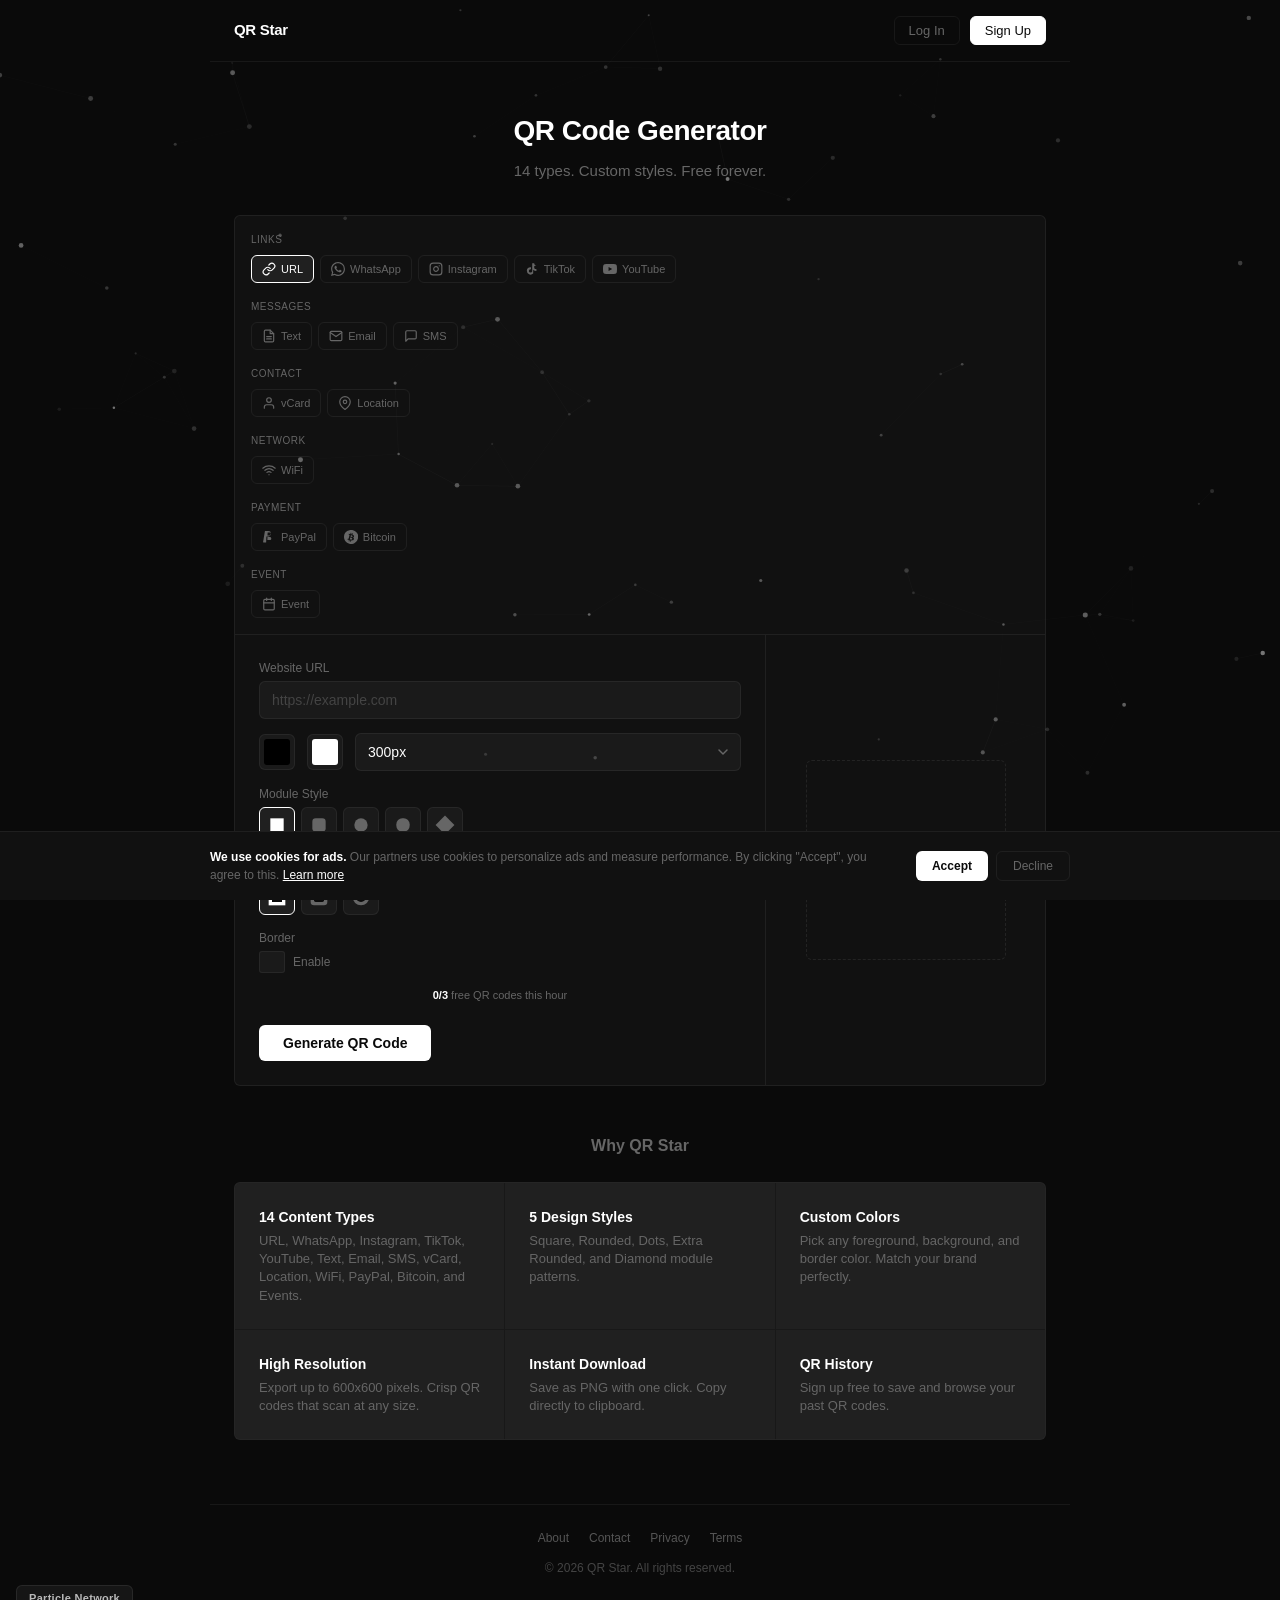
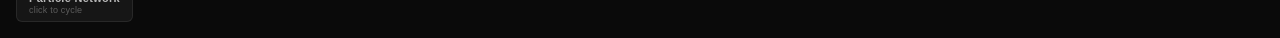
==== commit 486c2e07: "Add cookie consent banner, AdSense placeholder, robots.txt" ====
--- a/index.html
+++ b/index.html
@@ -22,6 +22,8 @@
   }
   </script>
   <link rel="stylesheet" href="css/style.css">
+  <!-- Google AdSense — replace ca-pub-XXXXXXXXXXXXXXXX with your publisher ID after approval -->
+  <!-- <script async src="https://pagead2.googlesyndication.com/pagead/js/adsbygoogle.js?client=ca-pub-XXXXXXXXXXXXXXXX" crossorigin="anonymous"></script> -->
 </head>
 <body>
 
@@ -461,6 +463,20 @@
       </div>
       <div class="modal-actions" style="margin-top:20px">
         <button class="modal-close" onclick="closeModals()">Close</button>
+      </div>
+    </div>
+  </div>
+
+  <!-- COOKIE CONSENT BANNER -->
+  <div class="cookie-banner" id="cookie-banner">
+    <div class="cookie-inner">
+      <div class="cookie-text">
+        <strong>We use cookies for ads.</strong> Our partners use cookies to personalize ads and measure performance. By clicking "Accept", you agree to this.
+        <a href="privacy.html">Learn more</a>
+      </div>
+      <div class="cookie-actions">
+        <button class="btn-generate" onclick="acceptCookies()">Accept</button>
+        <button class="modal-close" onclick="declineCookies()">Decline</button>
       </div>
     </div>
   </div>
@@ -1030,6 +1046,41 @@
   })();
 
   updateNav();
+
+  // --- COOKIE CONSENT + AD LOADING ---
+  function getCookieConsent() { return localStorage.getItem('qrstar-cookies'); }
+  function acceptCookies() {
+    localStorage.setItem('qrstar-cookies', 'accepted');
+    document.getElementById('cookie-banner').style.display = 'none';
+    loadAds();
+  }
+  function declineCookies() {
+    localStorage.setItem('qrstar-cookies', 'declined');
+    document.getElementById('cookie-banner').style.display = 'none';
+  }
+  function loadAds() {
+    if (getCookieConsent() !== 'accepted') return;
+    var slots = document.querySelectorAll('.ad-slot');
+    slots.forEach(function(slot) {
+      slot.style.display = '';
+      if (!slot.hasAttribute('data-loaded')) {
+        slot.setAttribute('data-loaded', '1');
+        var ins = document.createElement('ins');
+        ins.className = 'adsbygoogle';
+        ins.style.display = 'block';
+        ins.setAttribute('data-ad-client', 'ca-pub-XXXXXXXXXXXXXXXX');
+        ins.setAttribute('data-ad-slot', 'XXXXXXXXXX');
+        ins.setAttribute('data-ad-format', 'auto');
+        ins.setAttribute('data-full-width-responsive', 'true');
+        slot.appendChild(ins);
+        try { (adsbygoogle = window.adsbygoogle || []).push({}); } catch(e) {}
+      }
+    });
+  }
+  if (getCookieConsent() === 'accepted') {
+    document.getElementById('cookie-banner').style.display = 'none';
+    loadAds();
+  }
   </script>
 </body>
 </html>
--- a/css/style.css
+++ b/css/style.css
@@ -402,6 +402,27 @@
 }
 .btn-secondary:hover { border-color: var(--hover-border); color: var(--text); background: var(--hover-bg); }
 .settings-actions { display: flex; gap: 10px; flex-wrap: wrap; }
+
+/* COOKIE CONSENT BANNER */
+.cookie-banner {
+  position: fixed; bottom: 0; left: 0; right: 0; z-index: 3000;
+  background: #111; border-top: 1px solid var(--border);
+  padding: 16px 24px;
+}
+.cookie-inner {
+  max-width: 860px; margin: 0 auto;
+  display: flex; align-items: center; justify-content: space-between;
+  gap: 16px;
+}
+.cookie-text { font-size: 12px; color: var(--text-secondary); line-height: 1.5; }
+.cookie-text strong { color: var(--text); }
+.cookie-text a { color: var(--text); text-decoration: underline; }
+.cookie-actions { display: flex; gap: 8px; flex-shrink: 0; }
+.cookie-actions .btn-generate { padding: 7px 16px; font-size: 12px; }
+.cookie-actions .modal-close { padding: 7px 16px; font-size: 12px; }
+@media (max-width: 680px) {
+  .cookie-inner { flex-direction: column; text-align: center; }
+}
 
 /* RESPONSIVE */
 @media (max-width: 680px) {
